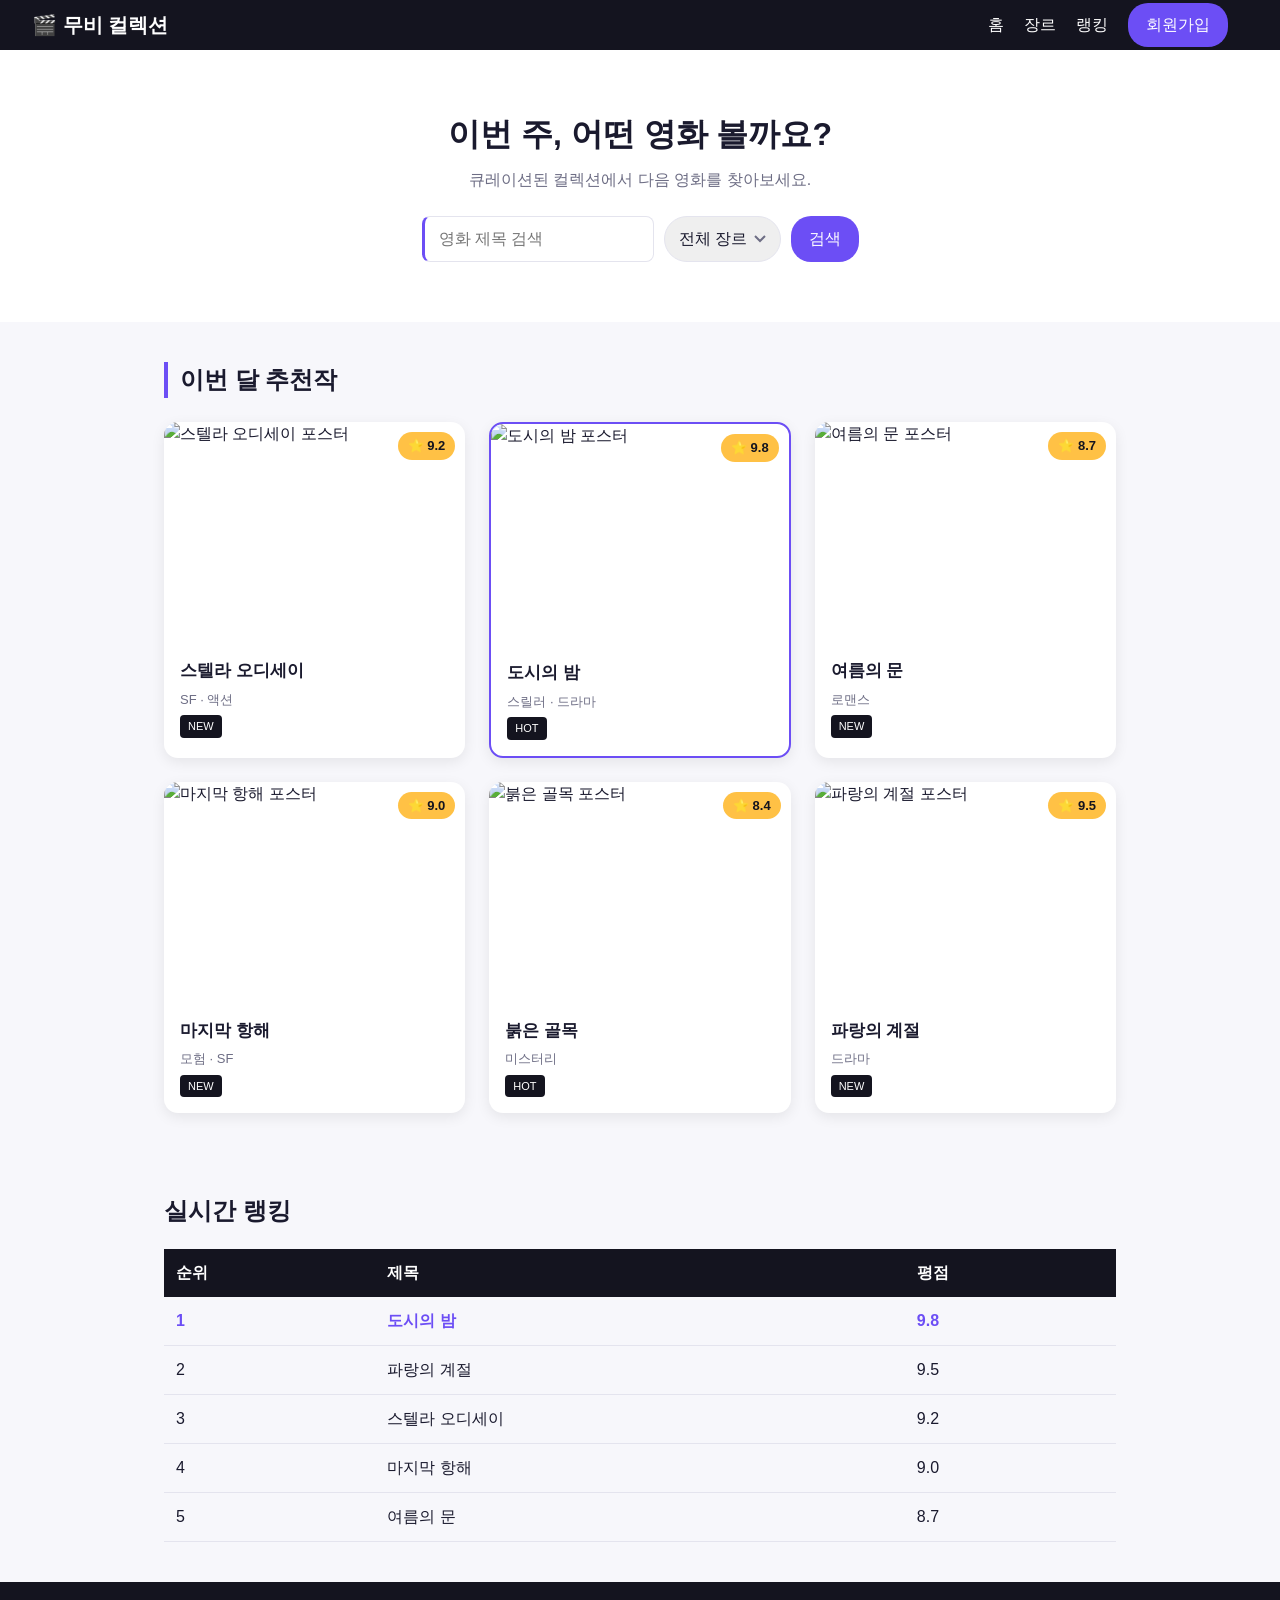
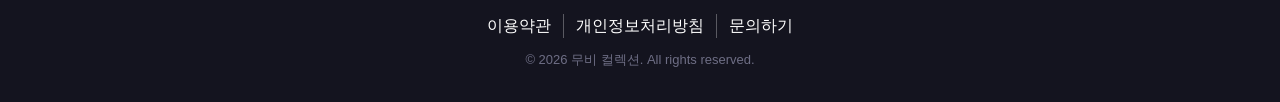
==== html/img/실습_CSS/index.html @ 9b2b08b7 "0710" ====
<!DOCTYPE html>
<html lang="ko">
<head>
  <meta charset="UTF-8">
  <meta name="viewport" content="width=device-width, initial-scale=1.0">
  <title>무비 컬렉션 — CSS 선택자 연습</title>
  <link rel="stylesheet" href="styles.css">
  <link rel="stylesheet" href="/css/basic.css">
  <link rel="stylesheet" href="answer_key.css">
</head>
<body>

  <header id="site-header" class="d-flex justify-between h-50px bg-dark text-white p-2">
    <div class="logo">🎬 무비 컬렉션</div>
    <nav>
      <ul class="nav-menu d-flex">
        <li><a href="#">홈</a></li>
        <li class="has-submenu">
          <a href="#">장르</a>
          <ul class="submenu">
            <li><a href="#">액션</a></li>
            <li><a href="#">로맨스</a></li>
            <li><a href="#">SF</a></li>
          </ul>
        </li>
        <li><a href="#">랭킹</a></li>
        <li><a href="#" class="btn-signup">회원가입</a></li>
      </ul>
    </nav>
  </header>

  <section class="hero">
    <h1>이번 주, 어떤 영화 볼까요?</h1>
    <p>큐레이션된 컬렉션에서 다음 영화를 찾아보세요.</p>
    <form class="search-form">
      <input type="text" name="keyword" placeholder="영화 제목 검색" required>
      <select name="genre">
        <option value="all">전체 장르</option>
        <option value="action">액션</option>
        <option value="romance">로맨스</option>
        <option value="scifi">SF</option>
      </select>
      <button type="submit">검색</button>
    </form>
  </section>

  <section class="movie-list">
    <h2>이번 달 추천작</h2>
    <div class="grid">

      <article class="card" data-rating="9.2">
        <img src="https://picsum.photos/seed/movie1/300/400" alt="스텔라 오디세이 포스터">
        <div class="card-body">
          <h3>스텔라 오디세이</h3>
          <p class="genre">SF · 액션</p>
          <span class="badge">NEW</span>
        </div>
      </article>

      <article class="card featured" data-rating="9.8">
        <img src="https://picsum.photos/seed/movie2/300/400" alt="도시의 밤 포스터">
        <div class="card-body">
          <h3>도시의 밤</h3>
          <p class="genre">스릴러 · 드라마</p>
          <span class="badge">HOT</span>
        </div>
      </article>

      <article class="card" data-rating="8.7">
        <img src="https://picsum.photos/seed/movie3/300/400" alt="여름의 문 포스터">
        <div class="card-body">
          <h3>여름의 문</h3>
          <p class="genre">로맨스</p>
          <span class="badge">NEW</span>
        </div>
      </article>

      <article class="card" data-rating="9.0">
        <img src="https://picsum.photos/seed/movie4/300/400" alt="마지막 항해 포스터">
        <div class="card-body">
          <h3>마지막 항해</h3>
          <p class="genre">모험 · SF</p>
          <span class="badge">NEW</span>
        </div>
      </article>

      <article class="card" data-rating="8.4">
        <img src="https://picsum.photos/seed/movie5/300/400" alt="붉은 골목 포스터">
        <div class="card-body">
          <h3>붉은 골목</h3>
          <p class="genre">미스터리</p>
          <span class="badge">HOT</span>
        </div>
      </article>

      <article class="card" data-rating="9.5">
        <img src="https://picsum.photos/seed/movie6/300/400" alt="파랑의 계절 포스터">
        <div class="card-body">
          <h3>파랑의 계절</h3>
          <p class="genre">드라마</p>
          <span class="badge">NEW</span>
        </div>
      </article>

    </div>
  </section>

  <section class="ranking">
    <h2>실시간 랭킹</h2>
    <table>
      <thead>
        <tr>
          <th>순위</th>
          <th>제목</th>
          <th>평점</th>
        </tr>
      </thead>
      <tbody>
        <tr><td>1</td><td>도시의 밤</td><td>9.8</td></tr>
        <tr><td>2</td><td>파랑의 계절</td><td>9.5</td></tr>
        <tr><td>3</td><td>스텔라 오디세이</td><td>9.2</td></tr>
        <tr><td>4</td><td>마지막 항해</td><td>9.0</td></tr>
        <tr><td>5</td><td>여름의 문</td><td>8.7</td></tr>
      </tbody>
    </table>
  </section>

  <footer id="site-footer">
    <div class="footer-links">
      <ul>
        <li><a href="#">이용약관</a></li>
        <li><a href="#">개인정보처리방침</a></li>
        <li><a href="#">문의하기</a></li>
      </ul>
    </div>
    <p class="copyright">&copy; 2026 무비 컬렉션. All rights reserved.</p>
  </footer>

</body>
</html>
---- html/img/실습_CSS/styles.css ----
/* ============================================================
   CSS 선택자 연습 — styles.css
   ------------------------------------------------------------
   아래 문제를 순서대로 풀면서 완성해보세요.
   각 문제마다 "무엇을 선택해야 하는지"와 "어떤 스타일을 적용해야
   하는지"가 적혀 있습니다. 문제 바로 아래 빈 공간에 CSS 규칙을
   작성하세요.

   전부 올바르게 풀면, 밋밋했던 페이지가 완성된 영화 컬렉션
   사이트처럼 보이게 됩니다.

   사용할 색상표 (문제에서 이 이름으로 안내합니다):
   primary   #6C4EF5  (보라 - 버튼, 강조)
   accent    #FFC145  (금색 - 별점, 뱃지)
   dark      #14141F  (진한 남색 - 헤더/푸터 배경)
   ink       #1A1A2E  (본문 글자색)
   ink-soft  #6E6E85  (연한 글자색)
   bg        #F7F7FB  (페이지 배경)
   surface   #FFFFFF  (카드 배경)
   line      #E4E4EE  (테두리)
   ============================================================ */


/* ============================================================
   기본 리셋 (이미 작성되어 있습니다 — 수정하지 마세요)
   ============================================================ */
*, *::before, *::after{
  box-sizing: border-box;
}
body, h1, h2, h3, p, ul{
  margin: 0;
}
ul{
  padding: 0;
  list-style: none;
}
a{
  text-decoration: none;
  color: inherit;
}
img{
  max-width: 100%;
  display: block;
}
button{
  font: inherit;
  cursor: pointer;
  border: none;
}
input, select{
  font: inherit;
}


/* ============================================================
   PART 1. 기본 선택자 (태그 / 클래스 / id)
   ============================================================ */

/* 문제 1 ------------------------------------------------------
   대상: body 태그
   효과: background-color #F7F7FB, color #1A1A2E,
         font-family: sans-serif
--------------------------------------------------------------- */



/* 문제 2 ------------------------------------------------------
   대상: id가 "site-header"인 요소
   효과: background-color #14141F, color 흰색,
         display flex, justify-content space-between,
         align-items center, padding 16px 32px
--------------------------------------------------------------- */



/* 문제 3 ------------------------------------------------------
   대상: class가 "logo"인 요소
   효과: font-size 20px, font-weight 700
--------------------------------------------------------------- */



/* 문제 4 ------------------------------------------------------
   대상: id가 "site-footer"인 요소
   효과: background-color #14141F, color 흰색,
         text-align center, padding 32px
--------------------------------------------------------------- */



/* 문제 5 ------------------------------------------------------
   대상: class가 "copyright"인 요소
   효과: color #6E6E85 (ink-soft), font-size 13px, margin-top 12px
--------------------------------------------------------------- */




/* ============================================================
   PART 2. 결합자 (하위 / 자식 / 이웃)
   ============================================================ */

/* 문제 6 ------------------------------------------------------
   대상: class가 "nav-menu"인 요소의 "바로 한 단계 아래" li
         (주의: .nav-menu 안에는 서브메뉴 li도 있지만, 그건
         한 단계 더 안쪽에 있으므로 선택되면 안 됩니다 → 자식
         결합자 '>'를 사용하세요)
   효과: display inline-block, margin-right 20px
--------------------------------------------------------------- */



/* 문제 7 ------------------------------------------------------
   대상: class가 "nav-menu"인 요소 자체
   효과: display flex, align-items center
--------------------------------------------------------------- */



/* 문제 8 ------------------------------------------------------
   대상: class가 "movie-list"인 요소 안에 있는 h2
         (하위 결합자 사용, 공백으로 연결)
   효과: font-size 24px, margin-bottom 20px, padding-left 12px,
         border-left 4px solid #6C4EF5
--------------------------------------------------------------- */



/* 문제 9 ------------------------------------------------------
   대상: class가 "card"인 요소 "안에 있는" img
   효과: width 100%, height 220px, object-fit cover
--------------------------------------------------------------- */



/* 문제 10 -----------------------------------------------------
   대상: class가 "card-body"인 요소 안에 있는 h3
   효과: font-size 17px, margin-bottom 6px
--------------------------------------------------------------- */




/* ============================================================
   PART 3. 속성 선택자
   ============================================================ */

/* 문제 11 -----------------------------------------------------
   대상: type 속성값이 정확히 "text"인 input
   효과: padding 10px 14px, border 1px solid #E4E4EE,
         border-radius 8px
--------------------------------------------------------------- */



/* 문제 12 -----------------------------------------------------
   대상: required 속성을 가진 input (값은 상관없이, 속성이
         있기만 하면 선택되어야 함)
   효과: border-left 3px solid #6C4EF5
--------------------------------------------------------------- */



/* 문제 13 -----------------------------------------------------
   대상: data-rating 속성을 가진 모든 요소 (.card들)
   효과: position relative
   (다음 문제에서 이 요소 안에 별점을 표시할 때 기준점이 됩니다)
--------------------------------------------------------------- */




/* ============================================================
   PART 4. 가상 클래스 (상태 / 순서)
   ============================================================ */

/* 문제 14 -----------------------------------------------------
   대상: class가 "card"인 요소에 마우스를 올렸을 때
   효과: transform translateY(-6px),
         box-shadow 0 16px 28px rgba(0,0,0,0.15)
   (부드럽게 움직이려면 .card 자체에도 transition을 추가해보세요:
    transition: transform 0.2s ease, box-shadow 0.2s ease;)
--------------------------------------------------------------- */



/* 문제 15 -----------------------------------------------------
   대상: class가 "search-form" 안에 있는 input에 포커스가
         갔을 때 (클릭해서 입력 중일 때)
   효과: outline none, border-color #6C4EF5
--------------------------------------------------------------- */



/* 문제 16 -----------------------------------------------------
   대상: class가 "search-form" 안에 있는 button에 마우스를
         올렸을 때
   효과: opacity 0.85
--------------------------------------------------------------- */



/* 문제 17 -----------------------------------------------------
   대상: 랭킹 표(table) 안, tbody의 짝수 번째 tr
   효과: background-color #F7F7FB
   (홀수/짝수 줄무늬를 만드는 매우 흔한 패턴입니다)
--------------------------------------------------------------- */



/* 문제 18 -----------------------------------------------------
   대상: 랭킹 표 tbody의 tr에 마우스를 올렸을 때
   효과: background-color #E4E4EE
--------------------------------------------------------------- */



/* 문제 19 -----------------------------------------------------
   대상: 랭킹 표 tbody의 "첫 번째" tr (1위 항목)
   효과: font-weight 700, color #6C4EF5
--------------------------------------------------------------- */



/* 문제 20 -----------------------------------------------------
   대상: class가 "footer-links"인 요소 안의 li 중에서
         "마지막이 아닌" li들만
         (힌트: :not()과 :last-child를 함께 사용)
   효과: border-right 1px solid rgba(255,255,255,0.3),
         padding-right 12px, margin-right 12px
--------------------------------------------------------------- */




/* ============================================================
   PART 5. 클래스 조합 & 가상 요소
   ============================================================ */

/* 문제 21 -----------------------------------------------------
   대상: class가 "card"와 "featured"를 동시에 가진 요소
         (주의: 클래스 두 개를 동시에 만족시키려면 .card.featured
         처럼 사이에 공백 없이 붙여 씁니다. 공백을 넣으면
         "featured가 card 안에 있다"는 뜻으로 완전히 달라집니다)
   효과: border 2px solid #6C4EF5
--------------------------------------------------------------- */



/* 문제 22 -----------------------------------------------------
   대상: data-rating 속성을 가진 요소(.card) 뒤에 가상으로
         별점 텍스트를 만들어 붙이기
   효과: content: "⭐ " attr(data-rating);
         position absolute, top 10px, right 10px,
         background #FFC145, color #14141F,
         padding 4px 10px, border-radius 20px,
         font-size 13px, font-weight 700
   (힌트: 셀렉터는 [data-rating]::after 입니다.
    문제 13에서 .card에 position:relative를 준 이유가 여기서
    이 별점 배지를 카드 오른쪽 위에 딱 붙이기 위해서였습니다)
--------------------------------------------------------------- */



/* 문제 23 -----------------------------------------------------
   대상: class가 "badge"인 요소
   효과: display inline-block, background #14141F, color 흰색,
         font-size 11px, padding 3px 8px, border-radius 4px,
         margin-top 6px
--------------------------------------------------------------- */




/* ============================================================
   PART 6. 레이아웃 마무리 (지금까지 배운 선택자를 응용)
   ============================================================ */

/* 문제 24 -----------------------------------------------------
   대상: class가 "grid"인 요소
   효과: display grid, grid-template-columns repeat(3, 1fr),
         gap 24px, margin-top 24px
--------------------------------------------------------------- */



/* 문제 25 -----------------------------------------------------
   대상: class가 "card"인 요소 자체
   효과: background #FFFFFF, border-radius 14px,
         overflow hidden, box-shadow 0 4px 14px rgba(0,0,0,0.08)
--------------------------------------------------------------- */



/* 문제 26 -----------------------------------------------------
   대상: class가 "card-body"인 요소
   효과: padding 16px
--------------------------------------------------------------- */



/* 문제 27 -----------------------------------------------------
   대상: class가 "hero"인 요소
   효과: text-align center, padding 60px 20px,
         background #FFFFFF
--------------------------------------------------------------- */



/* 문제 28 -----------------------------------------------------
   대상: class가 "search-form"인 요소
   효과: display flex, justify-content center, gap 10px,
         margin-top 24px
--------------------------------------------------------------- */



/* 문제 29 -----------------------------------------------------
   대상: class가 "btn-signup"인 요소, 그리고 검색 폼의 button도
         함께 (쉼표로 여러 선택자를 한 번에 지정할 수 있습니다:
         .btn-signup, .search-form button)
   효과: background #6C4EF5, color 흰색, padding 10px 18px,
         border-radius 20px, display inline-block
--------------------------------------------------------------- */



/* 문제 30 -----------------------------------------------------
   대상: 랭킹 표(table) 자체
   효과: width 100%, border-collapse collapse, margin-top 20px
--------------------------------------------------------------- */



/* 문제 31 -----------------------------------------------------
   대상: 랭킹 표의 th
   효과: background #14141F, color 흰색, text-align left,
         padding 12px
--------------------------------------------------------------- */



/* 문제 32 -----------------------------------------------------
   대상: 랭킹 표의 td
   효과: padding 12px, border-bottom 1px solid #E4E4EE
--------------------------------------------------------------- */



/* 문제 33 (보너스, 도전!) --------------------------------------
   대상: 서브메뉴(.submenu)는 평소엔 안 보이다가, 부모인
         .has-submenu에 마우스를 올렸을 때만 나타나야 합니다.
   힌트:
     1) .has-submenu 에 position: relative
     2) .submenu 는 기본적으로 position: absolute, opacity: 0,
        pointer-events: none (평소엔 안 보이고 클릭도 안 되게)
     3) .has-submenu:hover .submenu 에서 opacity: 1,
        pointer-events: auto (마우스를 올리면 나타나게)
   효과(참고): .submenu 배경 #FFFFFF, 그림자, padding 8px,
         border-radius 8px, top 100%, left 0
--------------------------------------------------------------- */
---- css/basic.css ----
/* ============================================================
   basic.css — 자주 쓰는 스타일 모음 (유틸리티 클래스 모음집)
   ------------------------------------------------------------
   사용법:
   <head> 안에 아래 한 줄만 추가하면 바로 사용할 수 있습니다.
   <link rel="stylesheet" href="basic.css">

   구성:
   1. 리셋(reset)      - 브라우저 기본 스타일 통일
   2. 색상 변수        - 자주 쓰는 색을 변수로 미리 등록
   3. 너비 / 높이       - w-*, h-*
   4. display          - d-*
   5. flexbox          - flex-*, justify-*, items-*, gap-*
   6. grid             - grid-cols-*
   7. 여백(margin/padding) - m-*, p-*
   8. 텍스트           - text-*, fw-*, fs-*
   9. 색               - text-색상, bg-색상
   10. 테두리 / 둥글기  - border-*, rounded-*
   11. position        - pos-*, inset-*
   12. 기타 자주 쓰는 것 - shadow, overflow, cursor, transition
   ============================================================ */


/* ============================================================
   1. 리셋(reset) — 브라우저마다 다른 기본값을 통일
   ============================================================ */
*, *::before, *::after{
  box-sizing: border-box;
}
body, h1, h2, h3, h4, h5, h6, p, ul, ol, figure{
  margin: 0;
}
ul, ol{
  padding: 0;
  list-style: none;
}
a{
  text-decoration: none;
  color: inherit;
}
img, video{
  max-width: 100%;
  display: block;
}
button, input, textarea, select{
  font: inherit;
  color: inherit;
}
button{
  cursor: pointer;
  background: none;
  border: none;
}
body{
  font-family: -apple-system, "Malgun Gothic", "Apple SD Gothic Neo", sans-serif;
  line-height: 1.5;
  -webkit-font-smoothing: antialiased;
}


/* ============================================================
   2. 색상 변수 — 프로젝트 전체에서 재사용할 색을 한 곳에 등록
   :root에 등록해두면 var(--primary) 처럼 어디서든 꺼내 쓸 수 있음
   ============================================================ */
:root{
  --primary: #2F49E8;
  --secondary: #0EA5A0;
  --accent: #FF5A36;
  --dark: #131B29;
  --gray: #5B6675;
  --gray-light: #CBD3DB;
  --light: #EDF1F3;
  --white: #FFFFFF;
  --danger: #E0483C;
  --success: #1E9E5A;
  --warning: #FFD166;

  /* 여백/모서리에 쓸 공용 스케일 (아래 margin/padding/rounded에서 사용) */
  --space-0: 0;
  --space-1: 4px;
  --space-2: 8px;
  --space-3: 12px;
  --space-4: 16px;
  --space-5: 24px;
  --space-6: 32px;
  --space-7: 48px;
}


/* ============================================================
   3. 너비 / 높이
   ============================================================ */
/* 비율(%) 너비 */
.w-25  { width: 25%; }
.w-50  { width: 50%; }
.w-75  { width: 75%; }
.w-100 { width: 100%; }
.w-auto{ width: auto; }

/* 자주 쓰는 고정 픽셀 너비 */
.w-100px{ width: 100px; }
.w-150px{ width: 150px; }
.w-200px{ width: 200px; }
.w-300px{ width: 300px; }
.w-400px{ width: 400px; }
.w-500px{ width: 500px; }

.max-w-100 { max-width: 100%; }
.max-w-sm  { max-width: 400px; }
.max-w-md  { max-width: 700px; }
.max-w-lg  { max-width: 1000px; }
.max-w-xl  { max-width: 1280px; }
.min-w-0   { min-width: 0; } /* flex/grid 안에서 자식이 안 줄어드는 문제 해결용 */

/* 비율(%) 높이 */

.h-25  { height: 25%; }
.h-50  { height: 50%; }
.h-75  { height: 75%; }
.h-100 { height: 100%; }
.h-auto{ height: auto; }

/* 비율(%) 높이 */
.lh-25  { height: 25%; }
.lh-50  { height: 50%; }
.lh-75  { height: 75%; }
.lh-100 { height: 100%; }
.lh-auto{ line-height: auto; }

/* 화면 전체 높이 */
.h-screen     { height: 100vh; }
.min-h-screen { min-height: 100vh; }

/* 자주 쓰는 고정 픽셀 높이 */
.h-50px{ height: 50px; }
.h-100px{ height: 100px; }
.h-150px{ height: 150px; }
.h-200px{ height: 200px; }
.h-300px{ height: 300px; }

/* 정사각형/원형 만들 때 유용 */
.square-40  { width: 40px;  height: 40px; }
.square-60  { width: 60px;  height: 60px; }
.square-80  { width: 80px;  height: 80px; }
.square-120 { width: 120px; height: 120px; }


/* ============================================================
   4. display
   ============================================================ */
.d-block       { display: block; }
.d-inline      { display: inline; }
.d-inline-block{ display: inline-block; }
.d-flex        { display: flex; }
.d-inline-flex { display: inline-flex; }
.d-grid        { display: grid; }
.d-none        { display: none; }


/* ============================================================
   5. flexbox — 가장 많이 쓰는 레이아웃 도구
   ============================================================ */
.flex-row    { flex-direction: row; }
.flex-row-rev{ flex-direction: row-reverse; }
.flex-col    { flex-direction: column; }
.flex-col-rev{ flex-direction: column-reverse; }

.flex-wrap  { flex-wrap: wrap; }
.flex-nowrap{ flex-wrap: nowrap; }

.flex-1   { flex: 1 1 0%; }  /* 남는 공간을 균등하게 차지 */
.flex-auto{ flex: 1 1 auto; }
.flex-none{ flex: none; }    /* 늘어나거나 줄어들지 않음 */
.shrink-0 { flex-shrink: 0; }/* 자식이 찌그러지지 않게 고정 (가로 스크롤 카드 등에 필수) */
.grow-0   { flex-grow: 0; }

/* justify-content (가로 정렬, flex-direction:row 기준) */
.justify-start  { justify-content: flex-start; }
.justify-center { justify-content: center; }
.justify-end    { justify-content: flex-end; }
.justify-between{ justify-content: space-between; }
.justify-around { justify-content: space-around; }
.justify-evenly { justify-content: space-evenly; }

/* align-items (세로 정렬, flex-direction:row 기준) */
.items-start   { align-items: flex-start; }
.items-center  { align-items: center; }
.items-end     { align-items: flex-end; }
.items-stretch { align-items: stretch; }
.items-baseline{ align-items: baseline; }

/* 자기 자신만 다르게 정렬하고 싶을 때 */
.self-start { align-self: flex-start; }
.self-center{ align-self: center; }
.self-end   { align-self: flex-end; }

/* 정중앙 정렬 (자주 쓰는 조합을 한 줄로) */
.center-all { display: flex; align-items: center; justify-content: center; }

/* gap: 자식 요소 사이 간격 (margin보다 관리하기 쉬움) */
.gap-0{ gap: var(--space-0); }
.gap-1{ gap: var(--space-1); }
.gap-2{ gap: var(--space-2); }
.gap-3{ gap: var(--space-3); }
.gap-4{ gap: var(--space-4); }
.gap-5{ gap: var(--space-5); }
.gap-6{ gap: var(--space-6); }


/* ============================================================
   6. grid — 격자형 레이아웃이 필요할 때
   ============================================================ */
.grid-cols-1{ grid-template-columns: repeat(1, 1fr); }
.grid-cols-2{ grid-template-columns: repeat(2, 1fr); }
.grid-cols-3{ grid-template-columns: repeat(3, 1fr); }
.grid-cols-4{ grid-template-columns: repeat(4, 1fr); }
.grid-cols-6{ grid-template-columns: repeat(6, 1fr); }
.col-span-2 { grid-column: span 2; }
.col-span-3 { grid-column: span 3; }


/* ============================================================
   7. 여백 (margin / padding)
   스케일: 0=0, 1=4px, 2=8px, 3=12px, 4=16px, 5=24px, 6=32px, 7=48px
   ============================================================ */
/* margin: 전체 */
.m-0{ margin: var(--space-0); } .m-1{ margin: var(--space-1); }
.m-2{ margin: var(--space-2); } .m-3{ margin: var(--space-3); }
.m-4{ margin: var(--space-4); } .m-5{ margin: var(--space-5); }
.m-6{ margin: var(--space-6); } .m-7{ margin: var(--space-7); }
.m-auto{ margin: auto; }

/* margin: 방향별 (t=top, b=bottom, l=left, r=right) */
.mt-0{margin-top:var(--space-0);} .mt-1{margin-top:var(--space-1);} .mt-2{margin-top:var(--space-2);}
.mt-3{margin-top:var(--space-3);} .mt-4{margin-top:var(--space-4);} .mt-5{margin-top:var(--space-5);}
.mt-6{margin-top:var(--space-6);} .mt-7{margin-top:var(--space-7);} .mt-auto{margin-top:auto;}

.mb-0{margin-bottom:var(--space-0);} .mb-1{margin-bottom:var(--space-1);} .mb-2{margin-bottom:var(--space-2);}
.mb-3{margin-bottom:var(--space-3);} .mb-4{margin-bottom:var(--space-4);} .mb-5{margin-bottom:var(--space-5);}
.mb-6{margin-bottom:var(--space-6);} .mb-7{margin-bottom:var(--space-7);}

.ml-0{margin-left:var(--space-0);} .ml-1{margin-left:var(--space-1);} .ml-2{margin-left:var(--space-2);}
.ml-3{margin-left:var(--space-3);} .ml-4{margin-left:var(--space-4);} .ml-5{margin-left:var(--space-5);}
.ml-auto{margin-left:auto;} /* flex 안에서 오른쪽으로 밀어낼 때 자주 씀 */

.mr-0{margin-right:var(--space-0);} .mr-1{margin-right:var(--space-1);} .mr-2{margin-right:var(--space-2);}
.mr-3{margin-right:var(--space-3);} .mr-4{margin-right:var(--space-4);} .mr-5{margin-right:var(--space-5);}
.mr-auto{margin-right:auto;}

/* margin: 가로(x) / 세로(y) 동시에 */
.mx-0{margin-left:var(--space-0);margin-right:var(--space-0);} .mx-auto{margin-left:auto;margin-right:auto;}
.mx-1{margin-left:var(--space-1);margin-right:var(--space-1);}
.mx-2{margin-left:var(--space-2);margin-right:var(--space-2);}
.mx-3{margin-left:var(--space-3);margin-right:var(--space-3);}
.mx-4{margin-left:var(--space-4);margin-right:var(--space-4);}
.my-0{margin-top:var(--space-0);margin-bottom:var(--space-0);}
.my-1{margin-top:var(--space-1);margin-bottom:var(--space-1);}
.my-2{margin-top:var(--space-2);margin-bottom:var(--space-2);}
.my-3{margin-top:var(--space-3);margin-bottom:var(--space-3);}
.my-4{margin-top:var(--space-4);margin-bottom:var(--space-4);}

/* padding: 전체 */
.p-0{ padding: var(--space-0); } .p-1{ padding: var(--space-1); }
.p-2{ padding: var(--space-2); } .p-3{ padding: var(--space-3); }
.p-4{ padding: var(--space-4); } .p-5{ padding: var(--space-5); }
.p-6{ padding: var(--space-6); } .p-7{ padding: var(--space-7); }

/* padding: 방향별 */
.pt-0{padding-top:var(--space-0);} .pt-1{padding-top:var(--space-1);} .pt-2{padding-top:var(--space-2);}
.pt-3{padding-top:var(--space-3);} .pt-4{padding-top:var(--space-4);} .pt-5{padding-top:var(--space-5);}

.pb-0{padding-bottom:var(--space-0);} .pb-1{padding-bottom:var(--space-1);} .pb-2{padding-bottom:var(--space-2);}
.pb-3{padding-bottom:var(--space-3);} .pb-4{padding-bottom:var(--space-4);} .pb-5{padding-bottom:var(--space-5);}

.pl-0{padding-left:var(--space-0);} .pl-1{padding-left:var(--space-1);} .pl-2{padding-left:var(--space-2);}
.pl-3{padding-left:var(--space-3);} .pl-4{padding-left:var(--space-4);} .pl-5{padding-left:var(--space-5);}

.pr-0{padding-right:var(--space-0);} .pr-1{padding-right:var(--space-1);} .pr-2{padding-right:var(--space-2);}
.pr-3{padding-right:var(--space-3);} .pr-4{padding-right:var(--space-4);} .pr-5{padding-right:var(--space-5);}

/* padding: 가로(x) / 세로(y) 동시에 */
.px-0{padding-left:var(--space-0);padding-right:var(--space-0);}
.px-1{padding-left:var(--space-1);padding-right:var(--space-1);}
.px-2{padding-left:var(--space-2);padding-right:var(--space-2);}
.px-3{padding-left:var(--space-3);padding-right:var(--space-3);}
.px-4{padding-left:var(--space-4);padding-right:var(--space-4);}
.px-5{padding-left:var(--space-5);padding-right:var(--space-5);}

.py-0{padding-top:var(--space-0);padding-bottom:var(--space-0);}
.py-1{padding-top:var(--space-1);padding-bottom:var(--space-1);}
.py-2{padding-top:var(--space-2);padding-bottom:var(--space-2);}
.py-3{padding-top:var(--space-3);padding-bottom:var(--space-3);}
.py-4{padding-top:var(--space-4);padding-bottom:var(--space-4);}
.py-5{padding-top:var(--space-5);padding-bottom:var(--space-5);}


/* ============================================================
   8. 텍스트
   ============================================================ */
.text-left  { text-align: left; }
.text-center{ text-align: center; }
.text-right { text-align: right; }

.fw-normal { font-weight: 400; }
.fw-medium { font-weight: 500; }
.fw-bold   { font-weight: 700; }

.fs-xs { font-size: 0.75rem; }  /* 12px */
.fs-sm { font-size: 0.875rem; } /* 14px */
.fs-base{ font-size: 1rem; }    /* 16px */
.fs-lg { font-size: 1.125rem; } /* 18px */
.fs-xl { font-size: 1.5rem; }   /* 24px */
.fs-2xl{ font-size: 2rem; }     /* 32px */
.fs-3xl{ font-size: 2.5rem; }   /* 40px */

.truncate{ /* 한 줄로 자르고 ...으로 표시 */
  overflow: hidden;
  text-overflow: ellipsis;
  white-space: nowrap;
}

/* ============================================================
   9. 색 (텍스트 색 / 배경색)
   ============================================================ */
.text-primary{ color: var(--primary); }
.text-secondary{ color: var(--secondary); }
.text-accent { color: var(--accent); }
.text-dark   { color: var(--dark); }
.text-gray   { color: var(--gray); }
.text-white  { color: var(--white); }
.text-danger { color: var(--danger); }
.text-success{ color: var(--success); }

.bg-primary  { background-color: var(--primary); }
.bg-secondary{ background-color: var(--secondary); }
.bg-accent   { background-color: var(--accent); }
.bg-dark     { background-color: var(--dark); }
.bg-light    { background-color: var(--light); }
.bg-gray-light { background-color: var(--gray-light); }
.bg-white    { background-color: var(--white); }
.bg-danger   { background-color: var(--danger); }
.bg-success  { background-color: var(--success); }
.bg-transparent{ background-color: transparent; }


/* ============================================================
   10. 테두리 / 둥글기
   ============================================================ */
.border     { border: 1px solid var(--gray-light); }
.border-0   { border: none; }
.border-t   { border-top: 1px solid var(--gray-light); }
.border-b   { border-bottom: 1px solid var(--gray-light); }
.border-primary{ border-color: var(--primary); }

.rounded-none{ border-radius: 0; }
.rounded-sm  { border-radius: 4px; }
.rounded     { border-radius: 8px; }
.rounded-lg  { border-radius: 16px; }
.rounded-xl  { border-radius: 24px; }
.rounded-full{ border-radius: 9999px; } /* 원형 / 알약 모양 버튼에 사용 */


/* ============================================================
   11. position
   ============================================================ */
.pos-static { position: static; }
.pos-relative{ position: relative; }
.pos-absolute{ position: absolute; }
.pos-fixed  { position: fixed; }
.pos-sticky { position: sticky; }

.inset-0{ top:0; right:0; bottom:0; left:0; }
.top-0{ top:0; } .right-0{ right:0; } .bottom-0{ bottom:0; } .left-0{ left:0; }

.z-0 { z-index: 0; }
.z-10{ z-index: 10; }
.z-20{ z-index: 20; }
.z-50{ z-index: 50; }
.z-100{ z-index: 100; }


/* ============================================================
   12. 기타 자주 쓰는 것들
   ============================================================ */
/* 그림자 */
.shadow-sm{ box-shadow: 0 1px 3px rgba(0,0,0,0.08); }
.shadow   { box-shadow: 0 4px 10px rgba(0,0,0,0.10); }
.shadow-lg{ box-shadow: 0 12px 24px rgba(0,0,0,0.14); }

/* overflow */
.overflow-hidden{ overflow: hidden; }
.overflow-auto  { overflow: auto; }
.overflow-scroll{ overflow: scroll; }
.overflow-x-auto{ overflow-x: auto; }
.overflow-y-auto{ overflow-y: auto; }

/* 커서 */
.cursor-pointer{ cursor: pointer; }
.cursor-default{ cursor: default; }
.cursor-not-allowed{ cursor: not-allowed; }

/* 부드러운 전환 (hover 효과 등에 이 클래스만 추가하면 됨) */
.transition{ transition: all 0.2s ease; }
.transition-fast{ transition: all 0.15s ease; }
.transition-slow{ transition: all 0.4s ease; }

/* object-fit (이미지/영상 비율 유지) */
.object-cover  { object-fit: cover; }
.object-contain{ object-fit: contain; }

/* 접근성: 화면엔 안 보이지만 스크린리더는 읽을 수 있게 */
.sr-only{
  position: absolute;
  width: 1px; height: 1px;
  padding: 0; margin: -1px;
  overflow: hidden;
  clip: rect(0,0,0,0);
  white-space: nowrap;
  border: 0;
}

select{
  padding: 10px 14px;
  border: 1px solid #E4E4EE;
  border-radius: 50px;
  appearance: none;              /* 브라우저 기본 화살표 제거 */
  background-image: url("data:image/svg+xml,%3Csvg xmlns='http://www.w3.org/2000/svg' width='12' height='8'%3E%3Cpath d='M1 1l5 5 5-5' stroke='%236E6E85' fill='none' stroke-width='2'/%3E%3C/svg%3E");
  background-repeat: no-repeat;
  background-position: right 14px center;
  padding-right: 32px;           /* 화살표 아이콘 공간 확보 */
}

option{
  color: #1A1A2E;
  background-color: #ffffff;     /* 이 정도는 대부분 브라우저에서 먹힘 */
}
---- html/img/실습_CSS/answer_key.css ----
/* ============================================================
   answer_key.css — 강사용 정답 CSS
   학생에게는 styles.css(빈 문제지)만 배포하고,
   이 파일은 채점/시연용으로 따로 보관하세요.
   ============================================================ */

*, *::before, *::after{ box-sizing: border-box; }
body, h1, h2, h3, p, ul{ margin: 0; }
ul{ padding: 0; list-style: none; }
a{ text-decoration: none; color: inherit; }
img{ max-width: 100%; display: block; }
button{ font: inherit; cursor: pointer; border: none; }
input, select{ font: inherit; }

/* 문제 1 */
body{ background-color:#F7F7FB; color:#1A1A2E; font-family: sans-serif; }

/* 문제 2 */
#site-header{
  background-color:#14141F; color:#fff;
  display:flex; justify-content:space-between; align-items:center;
  padding:16px 32px;
}

/* 문제 3 */
.logo{ font-size:20px; font-weight:700; }

/* 문제 4 */
#site-footer{
  background-color:#14141F; color:#fff;
  text-align:center; padding:32px;
}

/* 문제 5 */
.copyright{ color:#6E6E85; font-size:13px; margin-top:12px; }

/* 문제 6 */
.nav-menu > li{ display:inline-block; margin-right:20px; }

/* 문제 7 */
.nav-menu{ display:flex; align-items:center; }

/* 문제 8 */
.movie-list h2{
  font-size:24px; margin-bottom:20px; padding-left:12px;
  border-left:4px solid #6C4EF5;
}

/* 문제 9 */
.card img{ width:100%; height:220px; object-fit:cover; }

/* 문제 10 */
.card-body h3{ font-size:17px; margin-bottom:6px; }

/* 문제 11 */
input[type="text"]{ padding:10px 14px; border:1px solid #E4E4EE; border-radius:8px; }

/* 문제 12 */
input[required]{ border-left:3px solid #6C4EF5; }

/* 문제 13 */
[data-rating]{ position:relative; }

/* 문제 14 */
.card{ transition: transform 0.2s ease, box-shadow 0.2s ease; }
.card:hover{ transform: translateY(-6px); box-shadow: 0 16px 28px rgba(0,0,0,0.15); }

/* 문제 15 */
.search-form input:focus{ outline:none; border-color:#6C4EF5; }

/* 문제 16 */
.search-form button:hover{ opacity:0.85; }

/* 문제 17 */
table tbody tr:nth-child(even){ background-color:#F7F7FB; }

/* 문제 18 */
table tbody tr:hover{ background-color:#E4E4EE; }

/* 문제 19 */
table tbody tr:first-child{ font-weight:700; color:#6C4EF5; }

/* 문제 20 */
.footer-links li:not(:last-child){
  border-right:1px solid rgba(255,255,255,0.3);
  padding-right:12px; margin-right:12px;
}

/* 문제 21 */
.card.featured{ border:2px solid #6C4EF5; }

/* 문제 22 */
[data-rating]::after{
  content: "⭐ " attr(data-rating);
  position:absolute; top:10px; right:10px;
  background:#FFC145; color:#14141F;
  padding:4px 10px; border-radius:20px;
  font-size:13px; font-weight:700;
}

/* 문제 23 */
.badge{
  display:inline-block; background:#14141F; color:#fff;
  font-size:11px; padding:3px 8px; border-radius:4px; margin-top:6px;
}

/* 문제 24 */
.grid{ display:grid; grid-template-columns:repeat(3, 1fr); gap:24px; margin-top:24px; }

/* 문제 25 */
.card{ background:#FFFFFF; border-radius:14px; overflow:hidden; box-shadow:0 4px 14px rgba(0,0,0,0.08); }

/* 문제 26 */
.card-body{ padding:16px; }

/* 문제 27 */
.hero{ text-align:center; padding:60px 20px; background:#FFFFFF; }

/* 문제 28 */
.search-form{ display:flex; justify-content:center; gap:10px; margin-top:24px; }

/* 문제 29 */
.btn-signup, .search-form button{
  background:#6C4EF5; color:#fff; padding:10px 18px;
  border-radius:20px; display:inline-block;
}

/* 문제 30 */
table{ width:100%; border-collapse:collapse; margin-top:20px; }

/* 문제 31 */
table th{ background:#14141F; color:#fff; text-align:left; padding:12px; }

/* 문제 32 */
table td{ padding:12px; border-bottom:1px solid #E4E4EE; }

/* 문제 33 (보너스) */
.has-submenu{ position:relative; }
.submenu{
  position:absolute; top:100%; left:0;
  background:#fff; box-shadow:0 8px 20px rgba(0,0,0,0.15);
  padding:8px; border-radius:8px;
  opacity:0; pointer-events:none; transition:opacity 0.15s ease;
  min-width:120px;
}
.has-submenu:hover .submenu{ opacity:1; pointer-events:auto; }
.submenu li{ padding:6px 10px; }
.submenu a{ color:#1A1A2E; }

/* 레이아웃 보조 (문제 범위 밖, 페이지 골격을 위한 최소 보정) */
.movie-list, .ranking{ max-width:1000px; margin:0 auto; padding:40px 24px; }
.hero h1{ font-size:32px; margin-bottom:10px; }
.hero p{ color:#6E6E85; margin-bottom:20px; }
.genre{ color:#6E6E85; font-size:13px; }
.footer-links ul{ display:flex; justify-content:center; }
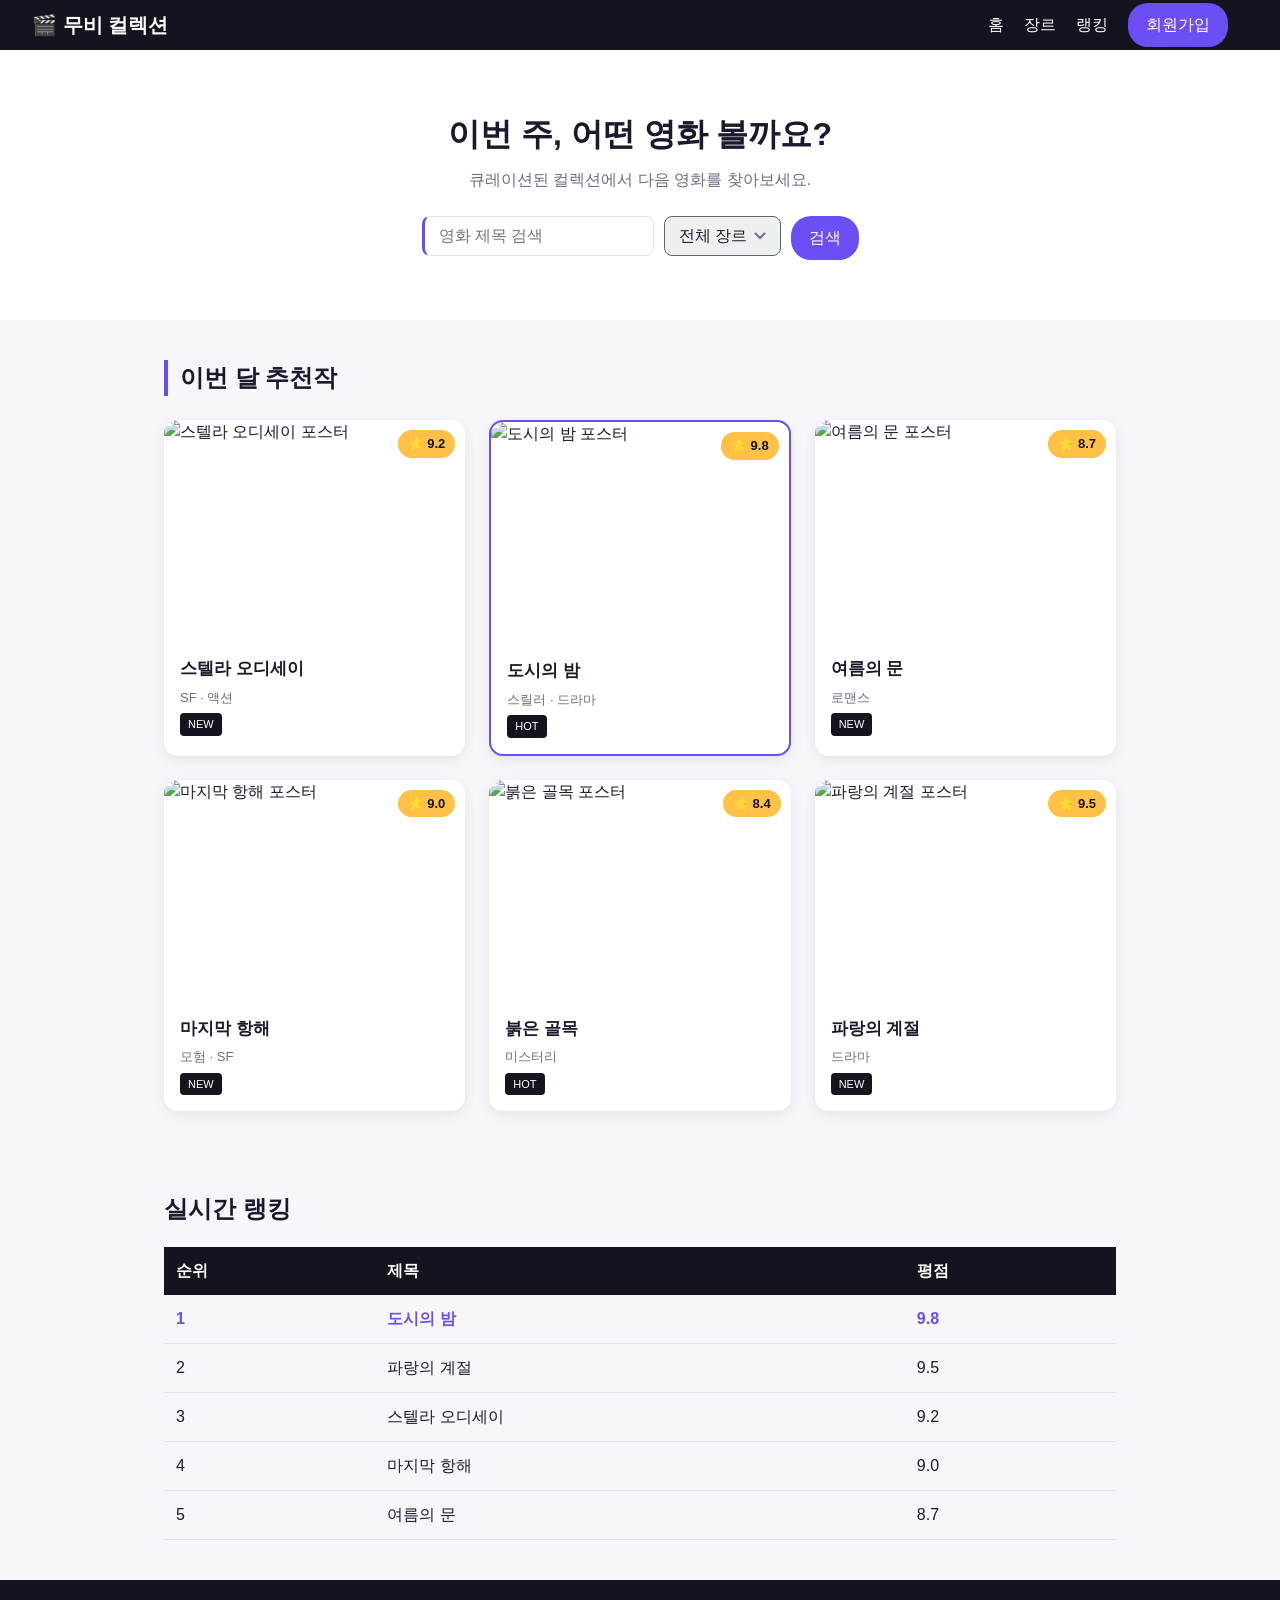
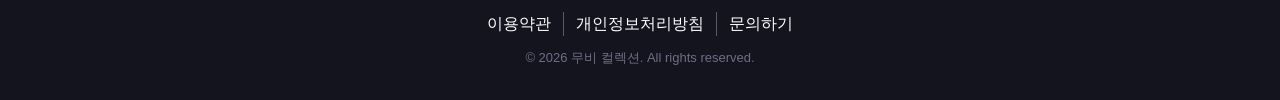
==== commit babe74eb: "0710" ====
--- a/html/img/실습_CSS/index.html
+++ b/html/img/실습_CSS/index.html
@@ -10,7 +10,7 @@
 </head>
 <body>
 
-  <header id="site-header" class="d-flex justify-between h-50px bg-dark text-white p-2">
+  <header id="site-header" class="d-flex justify-between h-50px bg-dark text-white p-5">
     <div class="logo">🎬 무비 컬렉션</div>
     <nav>
       <ul class="nav-menu d-flex">
@@ -29,7 +29,7 @@
     </nav>
   </header>
 
-  <section class="hero">
+  <section class="hero" >
     <h1>이번 주, 어떤 영화 볼까요?</h1>
     <p>큐레이션된 컬렉션에서 다음 영화를 찾아보세요.</p>
     <form class="search-form">
--- a/css/basic.css
+++ b/css/basic.css
@@ -74,6 +74,7 @@
   --danger: #E0483C;
   --success: #1E9E5A;
   --warning: #FFD166;
+  --navy: navy;
 
   /* 여백/모서리에 쓸 공용 스케일 (아래 margin/padding/rounded에서 사용) */
   --space-0: 0;
@@ -164,8 +165,9 @@
 .flex-row-rev{ flex-direction: row-reverse; }
 .flex-col    { flex-direction: column; }
 .flex-col-rev{ flex-direction: column-reverse; }
-
+/* 자식요소의 너비의 합이 부모요소보다 커지면 줄바꿈처리 */
 .flex-wrap  { flex-wrap: wrap; }
+/* 기본값 - 한줄에 요소를 모두 표현 */
 .flex-nowrap{ flex-wrap: nowrap; }
 
 .flex-1   { flex: 1 1 0%; }  /* 남는 공간을 균등하게 차지 */
@@ -173,6 +175,14 @@
 .flex-none{ flex: none; }    /* 늘어나거나 줄어들지 않음 */
 .shrink-0 { flex-shrink: 0; }/* 자식이 찌그러지지 않게 고정 (가로 스크롤 카드 등에 필수) */
 .grow-0   { flex-grow: 0; }
+
+.flex-2 {flex : 1 1 300px
+  /* 
+  flex-grow: 1;
+  flex-shrink 1;
+  flex-basis 300px; */
+
+}
 
 /* justify-content (가로 정렬, flex-direction:row 기준) */
 .justify-start  { justify-content: flex-start; }
@@ -229,6 +239,8 @@
 .m-4{ margin: var(--space-4); } .m-5{ margin: var(--space-5); }
 .m-6{ margin: var(--space-6); } .m-7{ margin: var(--space-7); }
 .m-auto{ margin: auto; }
+
+.m-center{ margin: 0px auto;}
 
 /* margin: 방향별 (t=top, b=bottom, l=left, r=right) */
 .mt-0{margin-top:var(--space-0);} .mt-1{margin-top:var(--space-1);} .mt-2{margin-top:var(--space-2);}
@@ -336,7 +348,7 @@
 .bg-accent   { background-color: var(--accent); }
 .bg-dark     { background-color: var(--dark); }
 .bg-light    { background-color: var(--light); }
-.bg-gray-light { background-color: var(--gray-light); }
+.bg-gray { background-color: var(--gray-light); }
 .bg-white    { background-color: var(--white); }
 .bg-danger   { background-color: var(--danger); }
 .bg-success  { background-color: var(--success); }
@@ -351,6 +363,8 @@
 .border-t   { border-top: 1px solid var(--gray-light); }
 .border-b   { border-bottom: 1px solid var(--gray-light); }
 .border-primary{ border-color: var(--primary); }
+
+.border-left-2{border-left: var(--space-2) solid var(--navy) !important;}
 
 .rounded-none{ border-radius: 0; }
 .rounded-sm  { border-radius: 4px; }
@@ -388,6 +402,7 @@
 .shadow-lg{ box-shadow: 0 12px 24px rgba(0,0,0,0.14); }
 
 /* overflow */
+/* 부모요소 밖으로 나가면 숨김처리 */
 .overflow-hidden{ overflow: hidden; }
 .overflow-auto  { overflow: auto; }
 .overflow-scroll{ overflow: scroll; }
@@ -405,7 +420,9 @@
 .transition-slow{ transition: all 0.4s ease; }
 
 /* object-fit (이미지/영상 비율 유지) */
+/* 영역을 가득 채움 - 이미지 잘림현상 */
 .object-cover  { object-fit: cover; }
+/* 빈공간 발생 */
 .object-contain{ object-fit: contain; }
 
 /* 접근성: 화면엔 안 보이지만 스크린리더는 읽을 수 있게 */
@@ -420,9 +437,10 @@
 }
 
 select{
-  padding: 10px 14px;
-  border: 1px solid #E4E4EE;
-  border-radius: 50px;
+  padding: 0px 14px;
+  height: 40px;
+  border: 1px solid var(--gray);
+  border-radius: 8px; 
   appearance: none;              /* 브라우저 기본 화살표 제거 */
   background-image: url("data:image/svg+xml,%3Csvg xmlns='http://www.w3.org/2000/svg' width='12' height='8'%3E%3Cpath d='M1 1l5 5 5-5' stroke='%236E6E85' fill='none' stroke-width='2'/%3E%3C/svg%3E");
   background-repeat: no-repeat;
@@ -433,4 +451,55 @@
 option{
   color: #1A1A2E;
   background-color: #ffffff;     /* 이 정도는 대부분 브라우저에서 먹힘 */
-}+}
+
+input{
+  /* 단축속성 : 여러개의 속성을 한번에 정의
+  선의 두께, 선의 모양, 색상(기본-검정)
+  */
+  border: 1px solid var(--gray);
+  height: 40px ;
+  padding-left: 10px;
+  border-radius: 8px;
+}
+
+button{
+  background-color: var(--navy);
+  border-radius: 8px;
+  color: var(--white);
+  padding: 7px 20px;
+
+}
+
+.badge{
+  background-color: var(--dark);
+  border-radius: 5px;
+  padding: 2px 5px;
+  color: var(--white);
+  font-size: 0.9rem;
+}
+
+.title{
+  margin-top: 40px;
+  padding: 20px 0px;
+  font-size: 1.5rem;
+}
+
+table {
+  width: 100%;
+  /* border: 1px solid ; */
+  border-collapse : collapse;
+}
+
+td{
+  border-bottom: 1px solid;
+  padding: 10px;
+  padding-left: 20px;
+}
+
+thead tr, thead th{
+  background-color: var(--dark);
+  color: var(--white);
+  padding: 10px;
+  text-align: left;
+}
